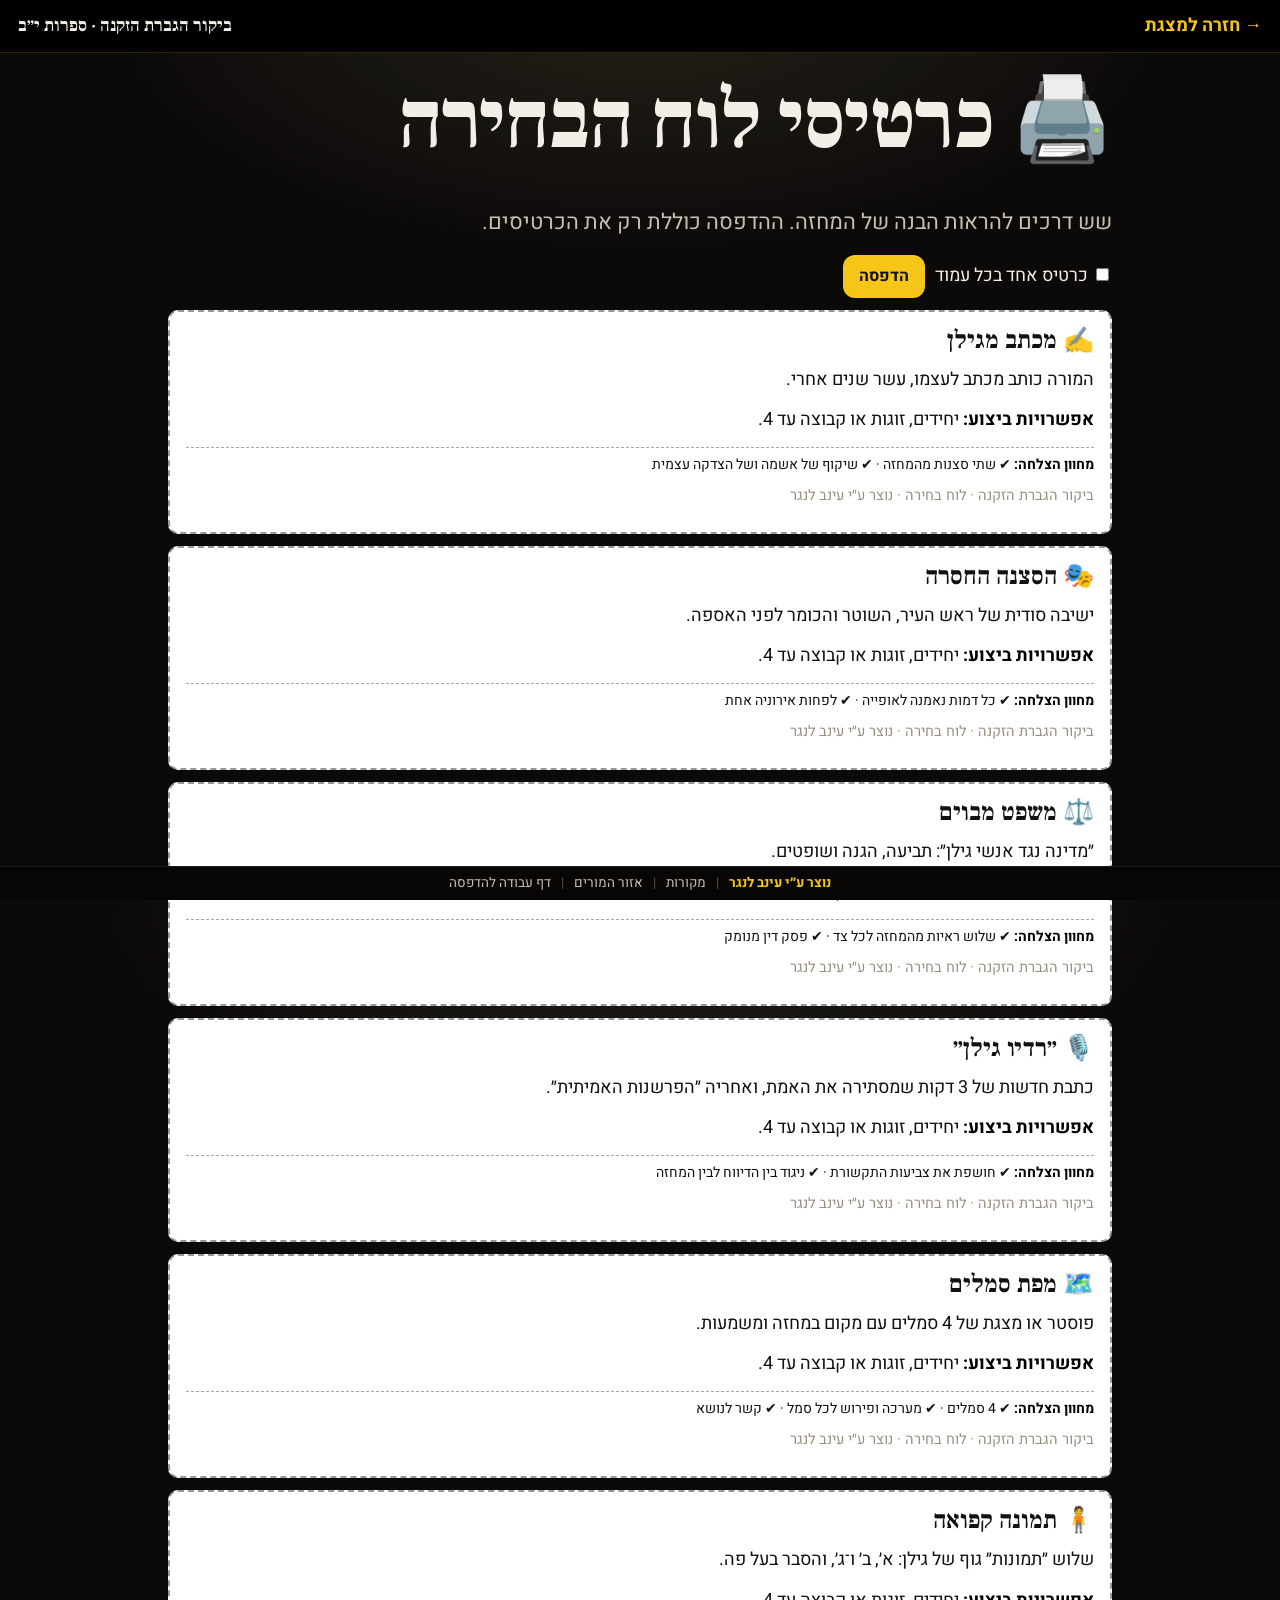
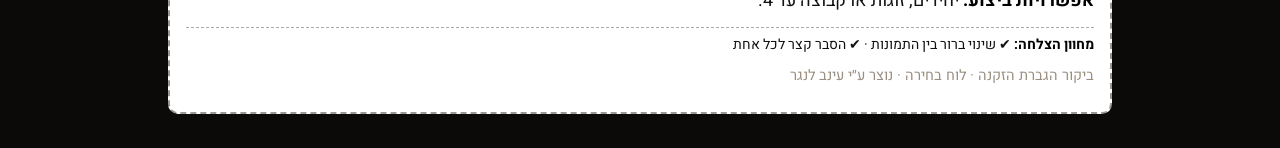
==== cards.html @ 2f6ccf45 "ביקור הגברת הזקנה: מצגת רשת לספרות י״ב + אזור מורים, דף עבודה וכרטיסים" ====
<!doctype html>
<html lang="he" dir="rtl"><head><meta charset="utf-8"><meta name="viewport" content="width=device-width,initial-scale=1">
<title>כרטיסי לוח הבחירה · ביקור הגברת הזקנה · י״ב</title><meta name="robots" content="noindex">
<link rel="preconnect" href="https://fonts.googleapis.com"><link rel="preconnect" href="https://fonts.gstatic.com" crossorigin>
<link href="https://fonts.googleapis.com/css2?family=Frank+Ruhl+Libre:wght@400;700;900&family=Heebo:wght@400;500;700;800&display=swap" rel="stylesheet">
<link rel="icon" href="assets/favicon.svg" type="image/svg+xml"><link rel="stylesheet" href="assets/deck.css"></head>
<body class="page cards"><a class="skip" href="#main">דילוג לתוכן</a>
<header class="page-head"><a class="back" href="index.html">→ חזרה למצגת</a><span class="brand-t">ביקור הגברת הזקנה · ספרות י״ב</span></header>
<main id="main">
<div class="no-print"><h1>🖨️ כרטיסי לוח הבחירה</h1><p class="lead">שש דרכים להראות הבנה של המחזה. ההדפסה כוללת רק את הכרטיסים.</p>
<div class="row"><label><input type="checkbox" id="opp"> כרטיס אחד בכל עמוד</label> <button type="button" class="btn" onclick="window.print()">הדפסה</button></div></div>
<article class="pcard"><h3>✍️ מכתב מגילן</h3><p>המורה כותב מכתב לעצמו, עשר שנים אחרי.</p><p><b>אפשרויות ביצוע:</b> יחידים, זוגות או קבוצה עד 4.</p><p class="crit"><b>מחוון הצלחה:</b> ✔ שתי סצנות מהמחזה · ✔ שיקוף של אשמה ושל הצדקה עצמית</p><p class="small">ביקור הגברת הזקנה · לוח בחירה · נוצר ע״י עינב לנגר</p></article><article class="pcard"><h3>🎭 הסצנה החסרה</h3><p>ישיבה סודית של ראש העיר, השוטר והכומר לפני האספה.</p><p><b>אפשרויות ביצוע:</b> יחידים, זוגות או קבוצה עד 4.</p><p class="crit"><b>מחוון הצלחה:</b> ✔ כל דמות נאמנה לאופייה · ✔ לפחות אירוניה אחת</p><p class="small">ביקור הגברת הזקנה · לוח בחירה · נוצר ע״י עינב לנגר</p></article><article class="pcard"><h3>⚖️ משפט מבוים</h3><p>״מדינה נגד אנשי גילן״: תביעה, הגנה ושופטים.</p><p><b>אפשרויות ביצוע:</b> יחידים, זוגות או קבוצה עד 4.</p><p class="crit"><b>מחוון הצלחה:</b> ✔ שלוש ראיות מהמחזה לכל צד · ✔ פסק דין מנומק</p><p class="small">ביקור הגברת הזקנה · לוח בחירה · נוצר ע״י עינב לנגר</p></article><article class="pcard"><h3>🎙️ ״רדיו גילן״</h3><p>כתבת חדשות של 3 דקות שמסתירה את האמת, ואחריה ״הפרשנות האמיתית״.</p><p><b>אפשרויות ביצוע:</b> יחידים, זוגות או קבוצה עד 4.</p><p class="crit"><b>מחוון הצלחה:</b> ✔ חושפת את צביעות התקשורת · ✔ ניגוד בין הדיווח לבין המחזה</p><p class="small">ביקור הגברת הזקנה · לוח בחירה · נוצר ע״י עינב לנגר</p></article><article class="pcard"><h3>🗺️ מפת סמלים</h3><p>פוסטר או מצגת של 4 סמלים עם מקום במחזה ומשמעות.</p><p><b>אפשרויות ביצוע:</b> יחידים, זוגות או קבוצה עד 4.</p><p class="crit"><b>מחוון הצלחה:</b> ✔ 4 סמלים · ✔ מערכה ופירוש לכל סמל · ✔ קשר לנושא</p><p class="small">ביקור הגברת הזקנה · לוח בחירה · נוצר ע״י עינב לנגר</p></article><article class="pcard"><h3>🧍 תמונה קפואה</h3><p>שלוש ״תמונות״ גוף של גילן: א׳, ב׳ ו־ג׳, והסבר בעל פה.</p><p><b>אפשרויות ביצוע:</b> יחידים, זוגות או קבוצה עד 4.</p><p class="crit"><b>מחוון הצלחה:</b> ✔ שינוי ברור בין התמונות · ✔ הסבר קצר לכל אחת</p><p class="small">ביקור הגברת הזקנה · לוח בחירה · נוצר ע״י עינב לנגר</p></article></main>
<footer class="site-foot" role="contentinfo"><span class="made">נוצר ע״י עינב לנגר</span><span class="sep">|</span><a href="index.html#credits">מקורות</a><span class="sep">|</span><a href="teacher.html">אזור המורים</a><span class="sep opt-link">|</span><a class="opt-link" href="handout.html">דף עבודה להדפסה</a></footer>
<script>document.getElementById("opp").addEventListener("change",function(e){document.body.classList.toggle("one-per-page",e.target.checked);});</script></body></html>
---- assets/deck.css ----
/* Kita · ביקור הגברת הזקנה – theatrical dark-stage deck. Fonts: Frank Ruhl Libre (headings), Heebo (body). */
:root{
  --bg:#0c0a09;--stage:#15110f;--ink:#f4efe6;--muted:#c9bfb0;--dim:#9a8f80;
  --gold:#F5C518;--gold-2:#ffd95a;--gold-soft:rgba(245,197,24,.14);--line:rgba(245,197,24,.28);
  --red:#a3192e;--red-soft:rgba(163,25,46,.22);--teal:#5fb3a8;--violet:#a48bd6;--card:rgba(255,255,255,.045);
  --head:"Frank Ruhl Libre","David Libre",Georgia,serif;--body:"Heebo","Assistant",Arial,sans-serif;
  --topbar:54px;--navh:58px;--foot:34px;
}
*{box-sizing:border-box}
html,body{margin:0;height:100%}
body{background:var(--bg);color:var(--ink);font-family:var(--body);font-size:18px;line-height:1.55;-webkit-text-size-adjust:100%}
a{color:var(--gold-2)}a:hover{color:#fff}
:focus-visible{outline:3px solid var(--gold);outline-offset:2px;border-radius:4px}
.skip{position:absolute;inset-inline-start:-999px;top:0;background:var(--gold);color:#000;padding:8px 14px;z-index:99}
.skip:focus{inset-inline-start:8px}
.sr-only{position:absolute!important;width:1px;height:1px;overflow:hidden;clip:rect(0 0 0 0);white-space:nowrap}
b,strong{color:#fff}
.gold{color:var(--gold)}.red{color:#ff8a98}
/* ---------- deck chrome ---------- */
.deck-page{overflow:hidden}
.topbar{position:fixed;top:0;inset-inline:0;height:var(--topbar);display:flex;align-items:center;gap:14px;padding:0 16px;
  background:linear-gradient(#000,rgba(0,0,0,.6));border-bottom:1px solid rgba(245,197,24,.18);z-index:20}
.brand{display:flex;align-items:center;gap:10px;font-family:var(--head);font-weight:700;font-size:19px;white-space:nowrap}
.brand svg{width:30px;height:30px}
.phase{color:var(--gold);font-size:14px;border:1px solid var(--line);border-radius:99px;padding:2px 12px;white-space:nowrap}
.phase:empty{display:none}
.tools{margin-inline-start:auto;display:flex;gap:8px;align-items:center}
.tbtn{white-space:nowrap;font:inherit;font-size:15px;color:var(--ink);background:rgba(255,255,255,.06);border:1px solid rgba(255,255,255,.16);border-radius:10px;padding:6px 11px;cursor:pointer;min-height:38px}
.tbtn:hover{border-color:var(--gold);color:#fff}
.tbtn.sm{padding:4px 9px;min-height:32px}
.tbtn.running{background:var(--gold);color:#000}.tbtn.done{background:var(--red);color:#fff}
.tbtn:disabled{opacity:.45;cursor:default}
.timer{display:flex;gap:4px}
.deck{position:fixed;top:var(--topbar);bottom:calc(var(--navh) + var(--foot));inset-inline:0;outline:none}
.slide{position:absolute;inset:0;overflow-y:auto;overflow-x:hidden;padding:26px clamp(18px,5vw,72px) 30px;opacity:0;visibility:hidden;
  background:radial-gradient(ellipse 55% 75% at 50% -8%,rgba(255,236,170,.17),rgba(255,236,170,.05) 45%,transparent 72%),
             radial-gradient(ellipse 90% 40% at 50% 112%,rgba(163,25,46,.20),transparent 70%),var(--stage);
  transition:opacity .45s ease,visibility 0s linear .45s}
.slide.active{opacity:1;visibility:visible;transition:opacity .45s ease}
.slide::before,.slide::after{content:"";position:fixed;top:var(--topbar);bottom:calc(var(--navh) + var(--foot));width:clamp(10px,2.2vw,34px);pointer-events:none;
  background:repeating-linear-gradient(90deg,#4a0c15 0 6px,#6e1420 6px 12px,#3a0910 12px 16px);opacity:.75;box-shadow:0 0 30px rgba(0,0,0,.8)}
.slide::before{right:0}.slide::after{left:0}
.slide>*{max-width:1180px;margin-inline:auto}
@media (prefers-reduced-motion:no-preference){
  .slide.active .anim{animation:rise .6s ease both}
  .slide.active .anim:nth-child(2){animation-delay:.08s}.slide.active .anim:nth-child(3){animation-delay:.16s}.slide.active .anim:nth-child(4){animation-delay:.24s}
}
@keyframes rise{from{opacity:0;transform:translateY(14px)}to{opacity:1;transform:none}}
.deck-nav{position:fixed;bottom:var(--foot);inset-inline:0;height:var(--navh);display:flex;align-items:center;gap:12px;padding:0 16px;background:#000;border-top:1px solid rgba(245,197,24,.18);z-index:20}
.nbtn{font:inherit;font-size:16px;background:rgba(255,255,255,.07);color:var(--ink);border:1px solid rgba(255,255,255,.2);border-radius:12px;padding:8px 16px;cursor:pointer;min-height:42px;min-width:44px}
.nbtn.primary{background:var(--gold);color:#111;border-color:var(--gold);font-weight:700}
.nbtn:disabled{opacity:.35;cursor:default}
.progress{flex:1;height:6px;background:rgba(255,255,255,.1);border-radius:9px;overflow:hidden}
.progress i{display:block;height:100%;width:0;background:linear-gradient(90deg,var(--gold),#fff1a8);transition:width .35s}
.counter{font-variant-numeric:tabular-nums;color:var(--muted);min-width:64px;text-align:center}
.site-foot{position:fixed;bottom:0;inset-inline:0;height:var(--foot);display:flex;gap:10px;align-items:center;justify-content:center;flex-wrap:nowrap;overflow:hidden;
  background:#070605;color:var(--muted);font-size:13.5px;border-top:1px solid rgba(255,255,255,.08);z-index:21;padding:0 10px;white-space:nowrap}
.site-foot .made{color:var(--gold);font-weight:700}
.site-foot a{color:var(--muted);text-decoration:none}.site-foot a:hover{color:#fff;text-decoration:underline}
.site-foot .sep{opacity:.4}
/* ---------- typography ---------- */
h1,h2,h3{font-family:var(--head);line-height:1.15;margin:0 0 .45em}
h1{font-size:clamp(38px,6.4vw,84px);font-weight:900;letter-spacing:-.5px}
h2{font-size:clamp(28px,3.6vw,46px);font-weight:700}
h2 small{font-family:var(--body);font-size:.42em;font-weight:400;color:var(--muted);display:block;margin-top:6px}
h3{font-size:clamp(20px,2vw,25px);color:var(--gold-2)}
p{margin:.3em 0 .7em}
.tag{display:inline-block;font-size:14px;letter-spacing:.5px;color:var(--gold);border:1px solid var(--line);background:var(--gold-soft);border-radius:99px;padding:3px 12px;margin-bottom:12px}
.lead{font-size:clamp(18px,1.7vw,22px);color:var(--muted)}
.small{font-size:14.5px;color:var(--dim)}
.act{font-size:.78em;color:var(--dim);white-space:nowrap}
/* ---------- building blocks ---------- */
.grid{display:grid;gap:16px}
.g2{grid-template-columns:repeat(2,minmax(0,1fr))}.g3{grid-template-columns:repeat(3,minmax(0,1fr))}.g4{grid-template-columns:repeat(4,minmax(0,1fr))}
.split{display:grid;grid-template-columns:minmax(0,1.35fr) minmax(0,1fr);gap:28px;align-items:start}
.card{background:var(--card);border:1px solid rgba(255,255,255,.1);border-radius:16px;padding:16px 18px;position:relative}
.card h3{margin-bottom:.3em}
.card.hl{border-color:var(--line);background:linear-gradient(160deg,rgba(245,197,24,.10),rgba(255,255,255,.03))}
.card.redc{border-color:rgba(255,120,140,.3);background:linear-gradient(160deg,rgba(163,25,46,.22),rgba(255,255,255,.02))}
.card ul,.card ol{margin:.2em 0;padding-inline-start:1.2em}
.card li{margin:.18em 0}
ul.clean{list-style:none;padding:0;margin:0}
ul.clean li{padding-inline-start:1.3em;position:relative;margin:.35em 0}
ul.clean li::before{content:"◆";position:absolute;inset-inline-start:0;color:var(--gold);font-size:.7em;top:.35em}
.quote{font-family:var(--head);font-size:clamp(19px,1.9vw,24px);border-inline-start:4px solid var(--gold);padding:4px 16px;margin:10px 0;color:#fff}
.quote cite{display:block;font-family:var(--body);font-style:normal;font-size:14.5px;color:var(--dim);margin-top:4px}
.btn{font:inherit;font-size:16px;font-weight:700;color:#111;background:var(--gold);border:0;border-radius:12px;padding:9px 16px;cursor:pointer;min-height:42px}
.btn:hover{background:#ffe06b}
.btn.ghost{background:transparent;color:var(--ink);border:1px solid rgba(255,255,255,.3)}
.btn.ghost:hover{border-color:var(--gold);color:#fff}
.row{display:flex;gap:10px;flex-wrap:wrap;align-items:center}
.reveal-box{margin-top:10px;background:rgba(245,197,24,.08);border:1px dashed var(--line);border-radius:12px;padding:12px 14px}
.pill{display:inline-block;border-radius:99px;padding:2px 10px;font-size:13.5px;font-weight:700;margin-inline-end:6px}
.p-claim{background:#F5C518;color:#111}.p-ev{background:#5fb3a8;color:#06201c}.p-int{background:#a48bd6;color:#140a2a}.p-link{background:#ff8a98;color:#2a0007}.p-term{background:#e9e1d3;color:#111}
/* title */
.s-title{display:flex;align-items:center}
.title-wrap{display:grid;grid-template-columns:minmax(0,1.3fr) minmax(0,1fr);gap:30px;align-items:center;width:100%}
.title-wrap h1 span{display:block;font-size:.38em;font-weight:400;color:var(--gold);margin-top:10px;font-family:var(--body);letter-spacing:0}
.kicker{color:var(--gold);letter-spacing:2px;font-size:15px;margin-bottom:8px}
.agenda{display:flex;flex-wrap:wrap;gap:8px;list-style:none;padding:0;margin:16px 0}
.agenda li{border:1px solid var(--line);border-radius:99px;padding:4px 12px;font-size:15px;background:rgba(0,0,0,.35)}
.hint{font-size:14px;color:var(--dim)}
.stage-art{width:100%;max-height:60vh}
/* author */
.portrait{margin:0;display:flex;flex-direction:column;align-items:center}
.portrait img{width:auto;max-width:100%;max-height:min(330px,40vh);border-radius:14px;border:1px solid var(--line);box-shadow:0 0 60px rgba(245,197,24,.12);display:block}
.portrait figcaption{font-size:12.5px;color:var(--dim);margin-top:6px;max-width:300px}
.timeline{list-style:none;padding:0;margin:0;border-inline-start:2px solid var(--line)}
.timeline li{position:relative;padding:4px 18px 8px}
.timeline li::before{content:"";position:absolute;inset-inline-start:-7px;top:12px;width:12px;height:12px;border-radius:50%;background:var(--gold)}
.timeline b{color:var(--gold-2)}
/* acts */
.scenes{counter-reset:sc;list-style:none;padding:0;margin:0;display:grid;gap:10px}
.scenes li{counter-increment:sc;background:var(--card);border:1px solid rgba(255,255,255,.08);border-radius:12px;padding:10px 14px 10px 14px;position:relative;padding-inline-start:52px}
.scenes li::before{content:counter(sc);position:absolute;inset-inline-start:12px;top:10px;width:28px;height:28px;border-radius:50%;background:var(--gold);color:#111;font-weight:800;display:grid;place-items:center;font-size:15px}
.scenes li b{color:#fff}
.endline{margin-top:14px;font-family:var(--head);font-size:clamp(20px,2vw,26px);color:var(--gold)}
/* characters */
.chars{display:grid;grid-template-columns:repeat(auto-fit,minmax(200px,1fr));gap:12px}
.char{font:inherit;color:inherit;text-align:start;background:var(--card);border:1px solid rgba(255,255,255,.12);border-radius:14px;padding:14px;cursor:pointer;min-height:110px;transition:border-color .2s,background .2s}
.char:hover{border-color:var(--gold)}
.char .nm{font-family:var(--head);font-size:21px;font-weight:700;color:var(--gold-2);display:block}
.char .rl{font-size:14.5px;color:var(--muted);display:block}
.char .more{display:none;margin-top:8px;font-size:15.5px;color:var(--ink)}
.char[aria-expanded="true"]{background:rgba(245,197,24,.09);border-color:var(--gold)}
.char[aria-expanded="true"] .more{display:block}
.char .tap{font-size:12.5px;color:var(--dim)}
.char[aria-expanded="true"] .tap{display:none}
/* stages */
.stairs{display:grid;grid-template-columns:repeat(5,minmax(0,1fr));gap:10px;align-items:end}
.stairs .st{background:linear-gradient(180deg,rgba(245,197,24,.18),rgba(245,197,24,.04));border:1px solid var(--line);border-radius:12px 12px 4px 4px;padding:10px;font-size:15.5px}
.stairs .st:nth-child(1){min-height:120px}.stairs .st:nth-child(2){min-height:150px}.stairs .st:nth-child(3){min-height:180px}.stairs .st:nth-child(4){min-height:210px}.stairs .st:nth-child(5){min-height:240px;background:linear-gradient(180deg,rgba(163,25,46,.45),rgba(163,25,46,.1));border-color:rgba(255,120,140,.4)}
.stairs .st b{display:block;color:var(--gold-2);font-family:var(--head);font-size:18px;margin-bottom:4px}
/* symbols */
.sym{font:inherit;color:inherit;text-align:center;background:var(--card);border:1px solid rgba(255,255,255,.12);border-radius:16px;padding:14px;cursor:pointer;display:flex;flex-direction:column;align-items:center;gap:6px}
.sym:hover{border-color:var(--gold)}
.sym svg{width:96px;height:80px}
.sym .nm{font-family:var(--head);font-size:22px;font-weight:700;color:var(--gold-2)}
.sym .where{font-size:14px;color:var(--dim)}
.sym .mean{display:none;text-align:start;font-size:15.5px}
.sym[aria-expanded="true"]{border-color:var(--gold);background:rgba(245,197,24,.08)}
.sym[aria-expanded="true"] .mean{display:block}
.sym .tap{font-size:12.5px;color:var(--dim)}.sym[aria-expanded="true"] .tap{display:none}
/* transformation */
.arc{display:grid;grid-template-columns:repeat(4,minmax(0,1fr));gap:12px;position:relative}
.arc .ph{background:var(--card);border:1px solid rgba(255,255,255,.12);border-radius:14px;padding:12px 14px;position:relative}
.arc .ph .n{font-family:var(--head);font-size:30px;color:var(--gold);line-height:1}
.arc .ph h3{margin:.2em 0}
.arc .ph:last-child{border-color:var(--gold);background:rgba(245,197,24,.08)}
.arc-bar{height:8px;border-radius:9px;margin:4px 0 14px;background:linear-gradient(270deg,#3b3b3b,#7a6a30,var(--gold))}
/* who said */
.ws-list{display:grid;gap:12px}
@media (min-width:981px){.ws-list{grid-template-columns:1fr 1fr}}
.slide>*{zoom:var(--z,1)}
.ws{background:var(--card);border:1px solid rgba(255,255,255,.1);border-radius:14px;padding:12px 14px}
.ws .q{font-family:var(--head);font-size:clamp(18px,1.8vw,22px);margin:0 0 8px;color:#fff}
.ws .opts{display:flex;flex-wrap:wrap;gap:8px}
.opt{font:inherit;font-size:15px;color:var(--ink);background:rgba(255,255,255,.06);border:1px solid rgba(255,255,255,.2);border-radius:99px;padding:5px 13px;cursor:pointer;min-height:36px}
.opt:hover{border-color:var(--gold)}
.opt.ok{background:#1f6b52;border-color:#3fc79a;color:#fff}.opt.no{background:#5a1420;border-color:#ff8a98;color:#fff}
.ws .fb{font-size:15px;color:var(--muted);margin:8px 0 0}
.score{color:var(--gold);font-weight:700}
/* choice board */
.choice{display:grid;grid-template-columns:repeat(3,minmax(0,1fr));gap:10px}
.choice .card{padding:12px 14px}
.choice .card h3{font-size:19px}
.choice .crit{font-size:14px;color:var(--muted);border-top:1px dashed rgba(255,255,255,.18);margin-top:6px;padding-top:6px}
/* answer structure */
.steps4{display:grid;grid-template-columns:repeat(4,minmax(0,1fr));gap:10px;counter-reset:s4}
.steps4 .card{padding-top:40px}
.steps4 .card::before{counter-increment:s4;content:counter(s4);position:absolute;top:10px;inset-inline-start:14px;width:26px;height:26px;border-radius:50%;display:grid;place-items:center;font-weight:800;font-size:14px;color:#111;background:var(--gold)}
.steps4 .card:nth-child(2)::before{background:var(--teal)}.steps4 .card:nth-child(3)::before{background:var(--violet)}.steps4 .card:nth-child(4)::before{background:#ff8a98}
.examfmt{display:grid;grid-template-columns:repeat(2,minmax(0,1fr));gap:10px;margin-top:12px}
table.t{border-collapse:collapse;width:100%;font-size:15.5px}
table.t th,table.t td{border:1px solid rgba(255,255,255,.14);padding:7px 9px;text-align:start;vertical-align:top}
table.t th{background:rgba(245,197,24,.1);color:var(--gold-2)}
/* exam question */
.exam{background:#f6f1e4;color:#1a1612;border-radius:10px;padding:20px 24px;font-family:"Frank Ruhl Libre",Georgia,serif;box-shadow:0 0 0 1px rgba(245,197,24,.5),0 20px 60px rgba(0,0,0,.5)}
.exam b,.exam strong{color:#000}
.exam .eh{font-family:var(--body);font-size:14px;color:#5b5145;border-bottom:1px solid #cdbfa6;padding-bottom:6px;margin-bottom:10px;display:flex;justify-content:space-between;gap:10px;flex-wrap:wrap}
.exam .qn{font-size:clamp(18px,1.8vw,22px);line-height:1.6}
.exam .pts{font-family:var(--body);font-size:.8em;color:#5b5145;white-space:nowrap}
.practice li{margin:.3em 0;font-size:15.5px}
.label-real{display:inline-block;background:#1f6b52;color:#fff;border-radius:6px;padding:2px 9px;font-size:13.5px;font-weight:700}
/* sample answer */
.ans-wrap{display:grid;grid-template-columns:minmax(0,1fr) 270px;gap:22px;align-items:start}
.ans{background:rgba(255,255,255,.035);border:1px solid rgba(255,255,255,.1);border-radius:14px;padding:16px 20px;font-size:17.5px;line-height:1.75}
.ans p{margin:0 0 .8em}
.ans .sec{font-family:var(--head);color:var(--gold);font-size:20px;margin:0 0 .4em}
.mk{border-radius:4px;padding:0 2px;box-decoration-break:clone;-webkit-box-decoration-break:clone}
.ann-on .mk.c{background:rgba(245,197,24,.22);box-shadow:inset 0 -2px 0 var(--gold)}
.ann-on .mk.e{background:rgba(95,179,168,.2);box-shadow:inset 0 -2px 0 var(--teal)}
.ann-on .mk.i{background:rgba(164,139,214,.22);box-shadow:inset 0 -2px 0 var(--violet)}
.ann-on .mk.l{background:rgba(255,138,152,.2);box-shadow:inset 0 -2px 0 #ff8a98}
.mk sup{display:none;font-family:var(--body);font-size:11px;font-weight:800;color:#111;background:var(--gold);border-radius:99px;padding:0 5px;margin-inline-start:3px}
.ann-on .mk sup{display:inline}
.notes-side{position:sticky;top:0;display:grid;gap:8px}
.notes-side .card{padding:10px 12px;font-size:14.5px}
.notes-side .card b{color:var(--gold-2)}
.ann-legend{display:flex;flex-wrap:wrap;gap:6px;margin:4px 0 10px}
.why{display:grid;grid-template-columns:repeat(2,minmax(0,1fr));gap:10px}
/* teacher notes panel */
.notes{position:fixed;bottom:calc(var(--navh) + var(--foot) + 8px);inset-inline-end:12px;width:min(440px,calc(100vw - 24px));max-height:55vh;overflow:auto;background:#1b1714;border:1px solid var(--gold);border-radius:14px;z-index:30;box-shadow:0 20px 60px rgba(0,0,0,.6)}
.notes-head{display:flex;gap:8px;align-items:center;padding:10px 12px;border-bottom:1px solid rgba(255,255,255,.1);position:sticky;top:0;background:#1b1714;flex-wrap:wrap}
.notes-head span{flex:1;font-size:14px;color:var(--muted)}
.notes-body{padding:10px 14px;font-size:15.5px}
.gate{background:#1b1714;color:var(--ink);border:1px solid var(--gold);border-radius:16px;padding:22px;max-width:360px;width:calc(100vw - 32px)}
.gate::backdrop{background:rgba(0,0,0,.7)}
.gate input,.gate-inline input{font:inherit;font-size:20px;padding:8px 10px;border-radius:10px;border:1px solid rgba(255,255,255,.3);background:#0e0c0a;color:#fff;width:100%;margin:8px 0;letter-spacing:4px;text-align:center}
.err{color:#ff8a98;font-weight:700}
/* credits */
.src li{margin:.45em 0;font-size:15.5px}
.made-by{font-family:var(--head);color:var(--gold);font-size:22px;margin-top:14px}
/* ---------- responsive ---------- */
@media (max-width:980px){
  .g4,.steps4,.arc{grid-template-columns:repeat(2,minmax(0,1fr))}
  .g3,.choice{grid-template-columns:repeat(2,minmax(0,1fr))}
  .ans-wrap{grid-template-columns:1fr}.notes-side{position:static}
  .stairs{grid-template-columns:repeat(3,minmax(0,1fr))}
}
@media (max-width:720px){
  body{font-size:16.5px}
  :root{--topbar:50px;--navh:54px;--foot:30px}
  .hide-sm{display:none}
  .brand span{font-size:16px}.phase{display:none}
  .g2,.g3,.g4,.split,.title-wrap,.choice,.steps4,.arc,.examfmt,.why,.stairs{grid-template-columns:minmax(0,1fr)}
  .stairs .st{min-height:0!important}
  .slide{padding:18px 26px 26px}
  .slide::before,.slide::after{width:8px}
  .stage-art{max-height:200px}
  .portrait img{max-width:180px}
  .site-foot{font-size:12px;gap:6px}
  .site-foot .opt-link{display:none}
  .nbtn{padding:6px 12px;font-size:15px}
  .ans{font-size:16px;padding:12px 14px}
  .timer #timer-reset{display:none}
  .topbar{gap:8px;padding:0 10px}.tools{gap:6px}.tbtn{padding:5px 8px;font-size:14px}
  .brand{min-width:0}.brand span{font-size:15px;white-space:nowrap;overflow:hidden;text-overflow:ellipsis}
}
/* ---------- content pages (teacher, handout, cards) ---------- */
body.page{overflow:auto;padding-bottom:calc(var(--foot) + 20px);background:radial-gradient(ellipse 60% 40% at 50% 0,rgba(255,236,170,.10),transparent 70%),var(--bg)}
.page-head{display:flex;justify-content:space-between;align-items:center;gap:10px;padding:12px 18px;border-bottom:1px solid rgba(245,197,24,.18);background:#000;flex-wrap:wrap}
.page-head .back{color:var(--gold);text-decoration:none;font-weight:700}
.brand-t{font-family:var(--head);font-weight:700}
main#main{max-width:980px;margin:0 auto;padding:22px 18px}
.tnote{border-top:1px solid rgba(255,255,255,.1);padding-top:8px;margin-top:12px}
.tnote h3 small{color:var(--dim);font-weight:400}
.ttable{border-collapse:collapse;width:100%;font-size:15.5px;margin:8px 0 16px}
.ttable th,.ttable td{border:1px solid rgba(255,255,255,.15);padding:7px 9px;text-align:start;vertical-align:top}
.ttable th{background:rgba(245,197,24,.1);color:var(--gold-2)}
.callout-box{border:1px solid var(--line);background:var(--gold-soft);border-radius:14px;padding:12px 16px;margin:12px 0}
.gate-inline{max-width:340px}
body.presenter .page-head,body.presenter .site-foot,body.presenter h1,body.presenter .lead{display:none}
body.presenter main#main{padding:12px;font-size:19px}
/* print */
.sheet{background:#fff;color:#111;border-radius:6px;padding:18px 22px;margin:14px 0;font-size:15px}
.sheet h2,.sheet h3{color:#111}.sheet b{color:#000}
.sheet table{border-collapse:collapse;width:100%}.sheet td,.sheet th{border:1px solid #999;padding:6px 8px;text-align:start;vertical-align:top}
.sheet th{background:#f1ead2}
.lines p{border-bottom:1px solid #aaa;height:30px;margin:0}
.pcard{background:#fff;color:#111;border:2px dashed #999;border-radius:10px;padding:14px 16px;margin:12px 0;break-inside:avoid}
.pcard h3{color:#111}.pcard b{color:#000}
.pcard .crit{border-top:1px dashed #aaa;margin-top:6px;padding-top:6px;font-size:14px}
@media print{
  @page{size:A4;margin:12mm}
  body,body.page{background:#fff!important;color:#000;padding:0}
  .page-head,.site-foot,.no-print{display:none!important}
  main#main{padding:0;max-width:none}
  .sheet{margin:0;padding:0;font-size:12.5pt}
  .pb{break-before:page}
  .pcard{page-break-inside:avoid}
  body.one-per-page .pcard{break-after:page;border:none}
  a{color:#000;text-decoration:none}
}
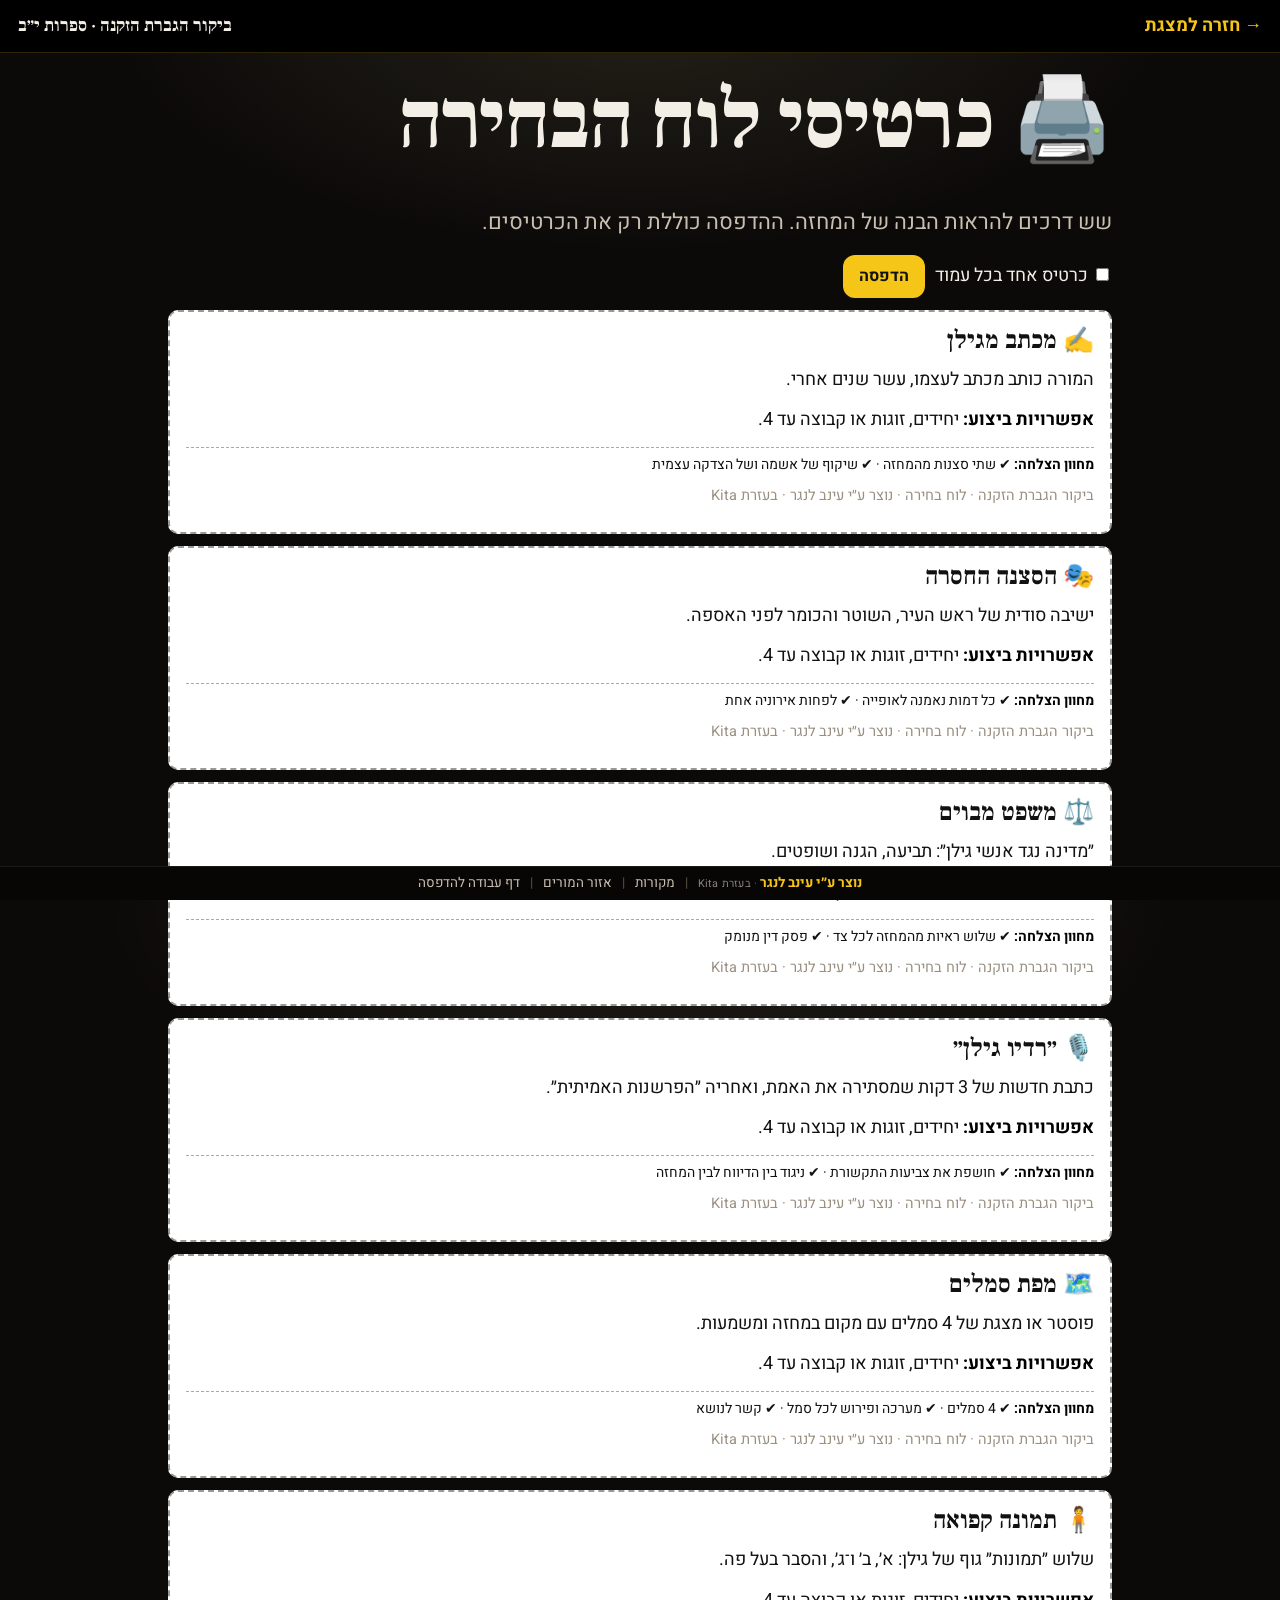
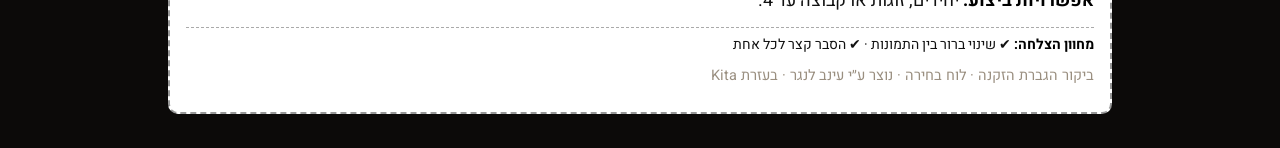
==== commit 77521d9a: "פוטר: נוצר ע״י עינב לנגר · בעזרת Kita" ====
--- a/cards.html
+++ b/cards.html
@@ -9,6 +9,6 @@
 <main id="main">
 <div class="no-print"><h1>🖨️ כרטיסי לוח הבחירה</h1><p class="lead">שש דרכים להראות הבנה של המחזה. ההדפסה כוללת רק את הכרטיסים.</p>
 <div class="row"><label><input type="checkbox" id="opp"> כרטיס אחד בכל עמוד</label> <button type="button" class="btn" onclick="window.print()">הדפסה</button></div></div>
-<article class="pcard"><h3>✍️ מכתב מגילן</h3><p>המורה כותב מכתב לעצמו, עשר שנים אחרי.</p><p><b>אפשרויות ביצוע:</b> יחידים, זוגות או קבוצה עד 4.</p><p class="crit"><b>מחוון הצלחה:</b> ✔ שתי סצנות מהמחזה · ✔ שיקוף של אשמה ושל הצדקה עצמית</p><p class="small">ביקור הגברת הזקנה · לוח בחירה · נוצר ע״י עינב לנגר</p></article><article class="pcard"><h3>🎭 הסצנה החסרה</h3><p>ישיבה סודית של ראש העיר, השוטר והכומר לפני האספה.</p><p><b>אפשרויות ביצוע:</b> יחידים, זוגות או קבוצה עד 4.</p><p class="crit"><b>מחוון הצלחה:</b> ✔ כל דמות נאמנה לאופייה · ✔ לפחות אירוניה אחת</p><p class="small">ביקור הגברת הזקנה · לוח בחירה · נוצר ע״י עינב לנגר</p></article><article class="pcard"><h3>⚖️ משפט מבוים</h3><p>״מדינה נגד אנשי גילן״: תביעה, הגנה ושופטים.</p><p><b>אפשרויות ביצוע:</b> יחידים, זוגות או קבוצה עד 4.</p><p class="crit"><b>מחוון הצלחה:</b> ✔ שלוש ראיות מהמחזה לכל צד · ✔ פסק דין מנומק</p><p class="small">ביקור הגברת הזקנה · לוח בחירה · נוצר ע״י עינב לנגר</p></article><article class="pcard"><h3>🎙️ ״רדיו גילן״</h3><p>כתבת חדשות של 3 דקות שמסתירה את האמת, ואחריה ״הפרשנות האמיתית״.</p><p><b>אפשרויות ביצוע:</b> יחידים, זוגות או קבוצה עד 4.</p><p class="crit"><b>מחוון הצלחה:</b> ✔ חושפת את צביעות התקשורת · ✔ ניגוד בין הדיווח לבין המחזה</p><p class="small">ביקור הגברת הזקנה · לוח בחירה · נוצר ע״י עינב לנגר</p></article><article class="pcard"><h3>🗺️ מפת סמלים</h3><p>פוסטר או מצגת של 4 סמלים עם מקום במחזה ומשמעות.</p><p><b>אפשרויות ביצוע:</b> יחידים, זוגות או קבוצה עד 4.</p><p class="crit"><b>מחוון הצלחה:</b> ✔ 4 סמלים · ✔ מערכה ופירוש לכל סמל · ✔ קשר לנושא</p><p class="small">ביקור הגברת הזקנה · לוח בחירה · נוצר ע״י עינב לנגר</p></article><article class="pcard"><h3>🧍 תמונה קפואה</h3><p>שלוש ״תמונות״ גוף של גילן: א׳, ב׳ ו־ג׳, והסבר בעל פה.</p><p><b>אפשרויות ביצוע:</b> יחידים, זוגות או קבוצה עד 4.</p><p class="crit"><b>מחוון הצלחה:</b> ✔ שינוי ברור בין התמונות · ✔ הסבר קצר לכל אחת</p><p class="small">ביקור הגברת הזקנה · לוח בחירה · נוצר ע״י עינב לנגר</p></article></main>
-<footer class="site-foot" role="contentinfo"><span class="made">נוצר ע״י עינב לנגר</span><span class="sep">|</span><a href="index.html#credits">מקורות</a><span class="sep">|</span><a href="teacher.html">אזור המורים</a><span class="sep opt-link">|</span><a class="opt-link" href="handout.html">דף עבודה להדפסה</a></footer>
+<article class="pcard"><h3>✍️ מכתב מגילן</h3><p>המורה כותב מכתב לעצמו, עשר שנים אחרי.</p><p><b>אפשרויות ביצוע:</b> יחידים, זוגות או קבוצה עד 4.</p><p class="crit"><b>מחוון הצלחה:</b> ✔ שתי סצנות מהמחזה · ✔ שיקוף של אשמה ושל הצדקה עצמית</p><p class="small">ביקור הגברת הזקנה · לוח בחירה · נוצר ע״י עינב לנגר · בעזרת Kita</p></article><article class="pcard"><h3>🎭 הסצנה החסרה</h3><p>ישיבה סודית של ראש העיר, השוטר והכומר לפני האספה.</p><p><b>אפשרויות ביצוע:</b> יחידים, זוגות או קבוצה עד 4.</p><p class="crit"><b>מחוון הצלחה:</b> ✔ כל דמות נאמנה לאופייה · ✔ לפחות אירוניה אחת</p><p class="small">ביקור הגברת הזקנה · לוח בחירה · נוצר ע״י עינב לנגר · בעזרת Kita</p></article><article class="pcard"><h3>⚖️ משפט מבוים</h3><p>״מדינה נגד אנשי גילן״: תביעה, הגנה ושופטים.</p><p><b>אפשרויות ביצוע:</b> יחידים, זוגות או קבוצה עד 4.</p><p class="crit"><b>מחוון הצלחה:</b> ✔ שלוש ראיות מהמחזה לכל צד · ✔ פסק דין מנומק</p><p class="small">ביקור הגברת הזקנה · לוח בחירה · נוצר ע״י עינב לנגר · בעזרת Kita</p></article><article class="pcard"><h3>🎙️ ״רדיו גילן״</h3><p>כתבת חדשות של 3 דקות שמסתירה את האמת, ואחריה ״הפרשנות האמיתית״.</p><p><b>אפשרויות ביצוע:</b> יחידים, זוגות או קבוצה עד 4.</p><p class="crit"><b>מחוון הצלחה:</b> ✔ חושפת את צביעות התקשורת · ✔ ניגוד בין הדיווח לבין המחזה</p><p class="small">ביקור הגברת הזקנה · לוח בחירה · נוצר ע״י עינב לנגר · בעזרת Kita</p></article><article class="pcard"><h3>🗺️ מפת סמלים</h3><p>פוסטר או מצגת של 4 סמלים עם מקום במחזה ומשמעות.</p><p><b>אפשרויות ביצוע:</b> יחידים, זוגות או קבוצה עד 4.</p><p class="crit"><b>מחוון הצלחה:</b> ✔ 4 סמלים · ✔ מערכה ופירוש לכל סמל · ✔ קשר לנושא</p><p class="small">ביקור הגברת הזקנה · לוח בחירה · נוצר ע״י עינב לנגר · בעזרת Kita</p></article><article class="pcard"><h3>🧍 תמונה קפואה</h3><p>שלוש ״תמונות״ גוף של גילן: א׳, ב׳ ו־ג׳, והסבר בעל פה.</p><p><b>אפשרויות ביצוע:</b> יחידים, זוגות או קבוצה עד 4.</p><p class="crit"><b>מחוון הצלחה:</b> ✔ שינוי ברור בין התמונות · ✔ הסבר קצר לכל אחת</p><p class="small">ביקור הגברת הזקנה · לוח בחירה · נוצר ע״י עינב לנגר · בעזרת Kita</p></article></main>
+<footer class="site-foot" role="contentinfo"><span class="made"><span class="by">נוצר ע״י עינב לנגר</span><span class="kita"><span class="dot" aria-hidden="true"> · </span>בעזרת Kita</span></span><span class="sep">|</span><a href="index.html#credits">מקורות</a><span class="sep">|</span><a href="teacher.html">אזור המורים</a><span class="sep opt-link">|</span><a class="opt-link" href="handout.html">דף עבודה להדפסה</a></footer>
 <script>document.getElementById("opp").addEventListener("change",function(e){document.body.classList.toggle("one-per-page",e.target.checked);});</script></body></html>
--- a/assets/deck.css
+++ b/assets/deck.css
@@ -55,7 +55,10 @@
 .counter{font-variant-numeric:tabular-nums;color:var(--muted);min-width:64px;text-align:center}
 .site-foot{position:fixed;bottom:0;inset-inline:0;height:var(--foot);display:flex;gap:10px;align-items:center;justify-content:center;flex-wrap:nowrap;overflow:hidden;
   background:#070605;color:var(--muted);font-size:13.5px;border-top:1px solid rgba(255,255,255,.08);z-index:21;padding:0 10px;white-space:nowrap}
-.site-foot .made{color:var(--gold);font-weight:700}
+.site-foot .made{color:var(--gold);font-weight:700;white-space:nowrap}
+.made .kita,.made-by .kita{font-weight:400;font-size:.8em;color:rgba(242,236,220,.55);letter-spacing:.02em}
+.made .kita .dot,.made-by .kita .dot{color:rgba(245,197,24,.5)}
+@media print{.made .kita{color:#777}}
 .site-foot a{color:var(--muted);text-decoration:none}.site-foot a:hover{color:#fff;text-decoration:underline}
 .site-foot .sep{opacity:.4}
 /* ---------- typography ---------- */
